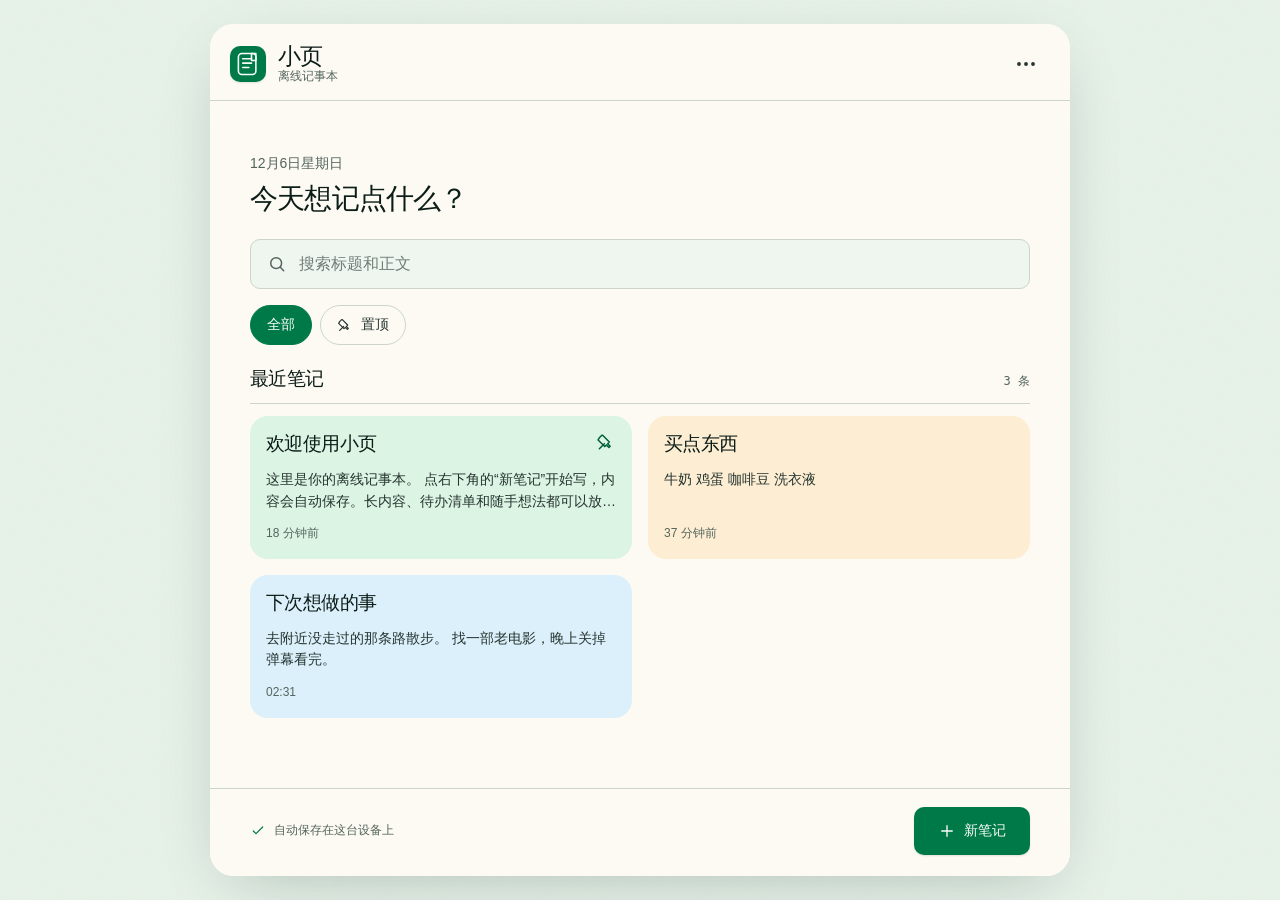
==== index.html @ 1ac636f7 "Add offline notebook app and Android APK" ====
<!doctype html>
<html lang="zh-CN">
<head>
  <meta charset="utf-8">
  <meta name="viewport" content="width=device-width, initial-scale=1, viewport-fit=cover">
  <meta name="description" content="小页是一款手机优先、离线可用的本地记事本。">
  <meta name="theme-color" content="#f6f2e8">
  <title>小页记事本</title>
  <script>document.documentElement.classList.add("js");</script>
  <link rel="manifest" href="./manifest.webmanifest">
  <link rel="icon" href="./icon.svg" type="image/svg+xml">
  <link rel="apple-touch-icon" href="./icon-192.png">
  <link rel="stylesheet" href="./styles.css">
</head>
<body>
  <svg class="icon-sprite" aria-hidden="true">
    <symbol id="icon-logo" viewBox="0 0 32 32">
      <rect x="5" y="4" width="20" height="24" rx="4"></rect>
      <path d="M10 10h10M10 15h10M10 20h7"></path>
      <path d="M20 4h5v8h-5z"></path>
    </symbol>
    <symbol id="icon-search" viewBox="0 0 24 24">
      <circle cx="11" cy="11" r="6.5"></circle>
      <path d="m16 16 4 4"></path>
    </symbol>
    <symbol id="icon-x" viewBox="0 0 24 24">
      <path d="m6 6 12 12M18 6 6 18"></path>
    </symbol>
    <symbol id="icon-plus" viewBox="0 0 24 24">
      <path d="M12 5v14M5 12h14"></path>
    </symbol>
    <symbol id="icon-more" viewBox="0 0 24 24">
      <circle cx="5" cy="12" r="1"></circle>
      <circle cx="12" cy="12" r="1"></circle>
      <circle cx="19" cy="12" r="1"></circle>
    </symbol>
    <symbol id="icon-back" viewBox="0 0 24 24">
      <path d="m15 5-7 7 7 7"></path>
    </symbol>
    <symbol id="icon-pin" viewBox="0 0 24 24">
      <path d="m8 4 8 8-2 2 3 3-1.5 1.5-3-3-2 2-8-8L4 7l3-3Z"></path>
      <path d="m10 14-6 6"></path>
    </symbol>
    <symbol id="icon-share" viewBox="0 0 24 24">
      <path d="M12 15V3M8 7l4-4 4 4"></path>
      <path d="M5 12v7h14v-7"></path>
    </symbol>
    <symbol id="icon-trash" viewBox="0 0 24 24">
      <path d="M4 7h16M9 7V4h6v3M7 7l1 13h8l1-13M10 11v5M14 11v5"></path>
    </symbol>
    <symbol id="icon-download" viewBox="0 0 24 24">
      <path d="M12 4v11M8 11l4 4 4-4"></path>
      <path d="M5 19h14"></path>
    </symbol>
    <symbol id="icon-smartphone" viewBox="0 0 24 24">
      <rect x="7" y="3" width="10" height="18" rx="2"></rect>
      <path d="M10 6h4M11 18h2"></path>
    </symbol>
    <symbol id="icon-check" viewBox="0 0 24 24">
      <path d="m5 12 4 4 10-10"></path>
    </symbol>
  </svg>

  <div class="app-shell" id="appShell">
    <section class="screen home-screen is-active" id="homeView" aria-labelledby="appTitle">
      <header class="app-header">
        <div class="brand">
          <svg class="brand-icon" aria-hidden="true"><use href="#icon-logo"></use></svg>
          <div>
            <h1 id="appTitle">小页</h1>
            <p>离线记事本</p>
          </div>
        </div>
        <button class="icon-button" id="homeMenuButton" type="button" aria-label="更多选项" aria-haspopup="dialog">
          <svg aria-hidden="true"><use href="#icon-more"></use></svg>
        </button>
      </header>

      <main class="home-main" id="homeMain">
        <section class="today-block" aria-labelledby="todayHeading">
          <p class="today-label" id="todayLabel"></p>
          <h2 id="todayHeading">今天想记点什么？</h2>
        </section>

        <label class="search-field" for="searchInput">
          <svg aria-hidden="true"><use href="#icon-search"></use></svg>
          <span class="visually-hidden">搜索笔记</span>
          <input id="searchInput" type="search" inputmode="search" autocomplete="off" placeholder="搜索标题和正文">
          <button class="search-clear" id="clearSearchButton" type="button" aria-label="清除搜索" hidden>
            <svg aria-hidden="true"><use href="#icon-x"></use></svg>
          </button>
        </label>

        <div class="filter-row" role="group" aria-label="筛选笔记">
          <button class="filter-chip is-selected" type="button" data-filter="all" aria-pressed="true">全部</button>
          <button class="filter-chip" type="button" data-filter="pinned" aria-pressed="false">
            <svg aria-hidden="true"><use href="#icon-pin"></use></svg>
            置顶
          </button>
        </div>

        <div class="list-heading">
          <h2 id="listTitle">最近笔记</h2>
          <span id="noteCount" aria-live="polite">0 条</span>
        </div>

        <div class="note-list" id="noteList"></div>

        <section class="empty-state" id="emptyState" hidden>
          <span class="empty-icon" aria-hidden="true">
            <svg><use href="#icon-logo"></use></svg>
          </span>
          <h2 id="emptyTitle">这里还没有笔记</h2>
          <p id="emptyCopy">把刚想到的、要做到的，先写下来。</p>
          <button class="secondary-button" id="emptyNewButton" type="button">
            <svg aria-hidden="true"><use href="#icon-plus"></use></svg>
            写第一条
          </button>
        </section>
      </main>

      <footer class="home-footer">
        <p>
          <svg aria-hidden="true"><use href="#icon-check"></use></svg>
          自动保存在这台设备上
        </p>
        <button class="primary-button" id="newNoteButton" type="button">
          <svg aria-hidden="true"><use href="#icon-plus"></use></svg>
          新笔记
        </button>
      </footer>
    </section>

    <section class="screen editor-screen" id="editorView" aria-labelledby="editorTitle" aria-hidden="true" inert>
      <header class="editor-header">
        <button class="icon-button" id="backButton" type="button" aria-label="返回笔记列表">
          <svg aria-hidden="true"><use href="#icon-back"></use></svg>
        </button>
        <p class="save-status" id="saveStatus" role="status" aria-live="polite">已保存</p>
        <button class="icon-button" id="noteMenuButton" type="button" aria-label="当前笔记的更多选项" aria-haspopup="dialog">
          <svg aria-hidden="true"><use href="#icon-more"></use></svg>
        </button>
      </header>

      <main class="editor-main">
        <input class="note-title-input" id="noteTitle" type="text" maxlength="100" autocomplete="off" placeholder="标题" aria-label="笔记标题">
        <textarea class="note-content-input" id="noteContent" maxlength="100000" placeholder="从这里开始写…" aria-label="笔记正文" spellcheck="true"></textarea>
      </main>

      <footer class="editor-footer">
        <button class="tool-button" id="pinButton" type="button" aria-pressed="false">
          <svg aria-hidden="true"><use href="#icon-pin"></use></svg>
          <span>置顶</span>
        </button>
        <fieldset class="color-picker">
          <legend class="visually-hidden">笔记颜色</legend>
          <button class="color-dot color-dot--paper" type="button" data-color="paper" aria-label="纸色" aria-pressed="true"></button>
          <button class="color-dot color-dot--mint" type="button" data-color="mint" aria-label="薄荷色" aria-pressed="false"></button>
          <button class="color-dot color-dot--oat" type="button" data-color="oat" aria-label="燕麦色" aria-pressed="false"></button>
          <button class="color-dot color-dot--rose" type="button" data-color="rose" aria-label="浅粉色" aria-pressed="false"></button>
          <button class="color-dot color-dot--blue" type="button" data-color="blue" aria-label="浅蓝色" aria-pressed="false"></button>
        </fieldset>
        <button class="tool-button" id="shareNoteButton" type="button">
          <svg aria-hidden="true"><use href="#icon-share"></use></svg>
          <span>分享</span>
        </button>
      </footer>
    </section>
  </div>

  <div class="sheet-layer" id="actionSheet" hidden>
    <button class="sheet-backdrop" type="button" data-close-sheet aria-label="关闭菜单"></button>
    <section class="bottom-sheet" role="dialog" aria-modal="true" aria-labelledby="sheetTitle" tabindex="-1">
      <span class="sheet-handle" aria-hidden="true"></span>
      <h2 id="sheetTitle">更多选项</h2>
      <div class="sheet-actions" id="sheetActions"></div>
      <button class="sheet-cancel" type="button" data-close-sheet>取消</button>
    </section>
  </div>

  <div class="toast" id="toast" role="status" aria-live="polite" hidden>
    <span id="toastMessage"></span>
    <button id="toastAction" type="button" aria-label="撤销" hidden></button>
  </div>

  <script src="./app.js" defer></script>
</body>
</html>
---- styles.css ----
/* Hallmark · shape: app screen · genre: modern-minimal · theme: Dose (deal 1/3, seed mobile-offline-notepad-app-60d3)
 * nav: a mobile app shell, no tab bar · signature: the tinted note stack that brings pinned pages to the top · states: list, search, empty, editor, menu, saved, error · dose: white
 * axes: light/grotesk-sans/chromatic-green · posture: committed · contrast: pass · v2.0.0 */
/* Hallmark · pre-emit critique: P4 H4 E4 S4 R4 V3 · weakest: V, kept one calm paper surface and let the note tints carry variation instead of adding app-section furniture */
@import url("./tokens.css");
@import url("./base.css");

:root {
  --color-canvas: oklch(94.8% 0.018 150);
  --color-surface: oklch(98.4% 0.009 90);
  --color-surface-2: oklch(96.6% 0.013 145);
  --color-action-hover: oklch(46% 0.12 160);
  --color-placeholder: oklch(58% 0.02 165);
  --color-danger: oklch(50% 0.16 28);
  --color-danger-soft: oklch(93% 0.034 28);
  --color-note-paper: oklch(99% 0.008 88);
  --color-note-mint: oklch(94.5% 0.034 158);
  --color-note-oat: oklch(95.5% 0.04 83);
  --color-note-rose: oklch(94.5% 0.027 15);
  --color-note-blue: oklch(94.3% 0.027 230);
  --font-display: "Aptos Display", "Microsoft YaHei UI", "PingFang SC", sans-serif;
  --font-body: "Aptos", "Microsoft YaHei UI", "PingFang SC", sans-serif;
  --font-outlier: "Cascadia Mono", "Microsoft YaHei UI", monospace;
  --app-width: 860px;
  --app-gutter: 20px;
  --app-header-height: 72px;
  --app-footer-height: 88px;
  --radius-shell: 24px;
  --radius-note: 18px;
  --shadow-app: 0 18px 64px -24px oklch(27% 0.04 165 / 0.3);
  --shadow-control: 0 1px 2px oklch(28% 0.03 165 / 0.12);
  --shadow-note-hover: 0 8px 20px -16px oklch(27% 0.04 165 / 0.34);
  --shadow-sheet: 0 -18px 48px -24px oklch(27% 0.04 165 / 0.34);
}

html {
  height: 100%;
  background: var(--color-canvas);
}

body {
  min-height: 100%;
  background: var(--color-canvas);
  overscroll-behavior: none;
}

body::before {
  content: "";
  position: fixed;
  inset: 0;
  pointer-events: none;
  background-image: url("data:image/svg+xml,%3Csvg xmlns='http://www.w3.org/2000/svg' width='160' height='160' viewBox='0 0 160 160'%3E%3Cfilter id='n'%3E%3CfeTurbulence type='fractalNoise' baseFrequency='.85' numOctaves='2' stitchTiles='stitch'/%3E%3C/filter%3E%3Crect width='100%25' height='100%25' filter='url(%23n)' opacity='.08'/%3E%3C/svg%3E");
  opacity: 0.22;
  z-index: 0;
}

button,
input,
textarea {
  -webkit-tap-highlight-color: transparent;
}

button {
  color: inherit;
}

button:active:not(:disabled) {
  transform: translateY(1px);
}

button:disabled {
  opacity: 0.55;
  cursor: not-allowed;
}

input::placeholder,
textarea::placeholder {
  color: var(--color-placeholder);
  opacity: 1;
}

svg {
  width: 24px;
  height: 24px;
  fill: none;
  stroke: currentColor;
  stroke-linecap: round;
  stroke-linejoin: round;
  stroke-width: 1.8;
}

.icon-sprite {
  position: absolute;
  width: 0;
  height: 0;
  overflow: hidden;
}

.app-shell {
  position: relative;
  z-index: var(--z-base);
  width: 100%;
  height: 100dvh;
  max-width: var(--app-width);
  margin-inline: auto;
  overflow: hidden;
  background: var(--color-surface);
}

.screen {
  position: absolute;
  inset: 0;
  display: flex;
  flex-direction: column;
  min-width: 0;
  background: var(--color-surface);
}

.home-screen {
  z-index: 1;
}

.js .editor-screen {
  z-index: var(--z-dropdown);
  transform: translateX(100%);
  opacity: 0;
  visibility: hidden;
  pointer-events: none;
  transition:
    transform var(--dur-short) var(--ease-out),
    opacity var(--dur-short) var(--ease-out),
    visibility 0s var(--dur-short);
}

.app-shell.is-editing .home-screen {
  transform: translateX(-8%);
  opacity: 0.52;
  pointer-events: none;
  transition:
    transform var(--dur-short) var(--ease-out),
    opacity var(--dur-short) var(--ease-out);
}

.app-shell.is-editing .editor-screen {
  transform: translateX(0);
  opacity: 1;
  visibility: visible;
  pointer-events: auto;
  transition-delay: 0s;
}

.app-header,
.editor-header {
  flex: 0 0 auto;
  min-height: var(--app-header-height);
  padding:
    max(var(--space-md), env(safe-area-inset-top))
    var(--app-gutter)
    var(--space-sm);
  display: flex;
  align-items: center;
  justify-content: space-between;
  gap: var(--space-md);
}

.app-header {
  border-bottom: var(--rule-hair) solid var(--color-rule);
}

.brand {
  display: flex;
  align-items: center;
  gap: var(--space-sm);
}

.brand-icon {
  width: 36px;
  height: 36px;
  padding: var(--space-2xs);
  color: var(--color-accent-ink);
  background: var(--color-accent);
  border-radius: var(--radius-input);
  box-shadow: var(--shadow-control);
}

.brand h1 {
  font-size: var(--text-xl);
  line-height: 1.1;
}

.brand p {
  color: var(--color-muted);
  font-size: var(--text-xs);
  line-height: 1.2;
}

.icon-button {
  width: 48px;
  height: 48px;
  padding: 0;
  display: inline-grid;
  place-items: center;
  flex: 0 0 auto;
  color: var(--color-ink-2);
  background: transparent;
  border: 0;
  border-radius: var(--radius-pill);
  cursor: pointer;
  transition:
    color var(--dur-micro) var(--ease-out),
    background-color var(--dur-micro) var(--ease-out),
    transform var(--dur-micro) var(--ease-out);
}

.icon-button:hover {
  color: var(--color-ink);
  background: var(--color-surface-2);
}

.icon-button:active {
  background: var(--color-paper-3);
}

.home-main {
  flex: 1 1 auto;
  min-height: 0;
  overflow-y: auto;
  overscroll-behavior: contain;
  padding: var(--space-lg) var(--app-gutter) var(--space-2xl);
  scrollbar-width: thin;
}

.today-block {
  padding-block: var(--space-sm) var(--space-lg);
}

.today-label {
  margin-bottom: var(--space-xs);
  color: var(--color-muted);
  font-size: var(--text-sm);
}

.today-block h2 {
  max-width: 18ch;
  font-size: var(--text-2xl);
  line-height: 1.18;
}

.search-field {
  min-height: 50px;
  display: flex;
  align-items: center;
  gap: var(--space-sm);
  padding-inline: var(--space-md) var(--space-xs);
  color: var(--color-muted);
  background: var(--color-surface-2);
  border: var(--rule-hair) solid var(--color-rule);
  border-radius: var(--radius-input);
  transition:
    background-color var(--dur-micro) var(--ease-out),
    box-shadow var(--dur-micro) var(--ease-out);
}

.search-field:focus-within {
  background: var(--color-surface);
  box-shadow: inset 0 0 0 2px var(--color-focus);
}

.search-field svg {
  width: 20px;
  height: 20px;
  flex: 0 0 auto;
}

.search-field input {
  min-width: 0;
  width: 100%;
  min-height: 48px;
  padding: 0;
  color: var(--color-ink);
  background: transparent;
  border: 0;
  outline: 0;
  font-size: var(--text-md);
}

.search-field input::-webkit-search-cancel-button {
  display: none;
}

.search-clear {
  width: 42px;
  height: 42px;
  padding: 0;
  display: grid;
  place-items: center;
  flex: 0 0 auto;
  color: var(--color-muted);
  background: transparent;
  border: 0;
  border-radius: var(--radius-pill);
  cursor: pointer;
}

.search-clear:hover {
  color: var(--color-ink);
  background: var(--color-paper-3);
}

.search-clear svg {
  width: 18px;
  height: 18px;
}

.filter-row {
  display: flex;
  gap: var(--space-xs);
  padding-block: var(--space-md) var(--space-lg);
}

.filter-chip {
  min-height: 40px;
  padding: 0 var(--space-md);
  display: inline-flex;
  align-items: center;
  gap: var(--space-xs);
  color: var(--color-ink-2);
  background: transparent;
  border: var(--rule-hair) solid var(--color-rule);
  border-radius: var(--radius-pill);
  font-size: var(--text-sm);
  cursor: pointer;
  transition:
    color var(--dur-micro) var(--ease-out),
    background-color var(--dur-micro) var(--ease-out),
    transform var(--dur-micro) var(--ease-out);
}

.filter-chip:hover {
  color: var(--color-accent-deep);
  background: var(--color-accent-soft);
}

.filter-chip.is-selected {
  color: var(--color-accent-ink);
  background: var(--color-accent);
  border-color: var(--color-accent);
}

.filter-chip svg {
  width: 16px;
  height: 16px;
}

.list-heading {
  display: flex;
  align-items: baseline;
  justify-content: space-between;
  gap: var(--space-md);
  padding-bottom: var(--space-sm);
  border-bottom: var(--rule-hair) solid var(--color-rule);
}

.list-heading h2 {
  font-size: var(--text-lg);
}

.list-heading span {
  color: var(--color-muted);
  font-family: var(--font-outlier);
  font-size: var(--text-xs);
  font-variant-numeric: tabular-nums;
}

.note-list {
  display: grid;
  grid-template-columns: minmax(0, 1fr);
  gap: var(--space-sm);
  padding-top: var(--space-sm);
}

.note-card {
  position: relative;
  width: 100%;
  min-height: 136px;
  padding: var(--space-md);
  overflow: hidden;
  display: flex;
  flex-direction: column;
  align-items: stretch;
  gap: var(--space-sm);
  color: var(--color-ink);
  text-align: left;
  background: var(--note-tint);
  border: 0;
  border-radius: var(--radius-note);
  box-shadow: inset 0 0 0 1px var(--color-note-edge);
  cursor: pointer;
  transition:
    transform var(--dur-micro) var(--ease-out),
    box-shadow var(--dur-micro) var(--ease-out);
}

.note-card:hover {
  box-shadow:
    inset 0 0 0 1px var(--color-note-edge),
    var(--shadow-note-hover);
}

.note-card:active {
  transform: scale(0.995);
}

.note-card--paper {
  --note-tint: var(--color-note-paper);
}

.note-card--mint {
  --note-tint: var(--color-note-mint);
}

.note-card--oat {
  --note-tint: var(--color-note-oat);
}

.note-card--rose {
  --note-tint: var(--color-note-rose);
}

.note-card--blue {
  --note-tint: var(--color-note-blue);
}

.note-card-title-row {
  display: flex;
  align-items: flex-start;
  justify-content: space-between;
  gap: var(--space-sm);
}

.note-card h3 {
  max-width: 24ch;
  font-size: var(--text-lg);
  line-height: 1.3;
}

.note-pin {
  width: 20px;
  height: 20px;
  flex: 0 0 auto;
  color: var(--color-accent-deep);
}

.note-preview {
  display: -webkit-box;
  overflow: hidden;
  color: var(--color-ink-2);
  font-size: var(--text-sm);
  line-height: 1.55;
  -webkit-box-orient: vertical;
  -webkit-line-clamp: 2;
}

.note-card-footer {
  margin-top: auto;
  display: flex;
  align-items: center;
  justify-content: space-between;
  gap: var(--space-sm);
  color: var(--color-muted);
  font-size: var(--text-xs);
}

.note-card time,
.note-card-tags {
  white-space: nowrap;
}

.note-card-tags {
  overflow: hidden;
  color: var(--color-accent-deep);
  text-overflow: ellipsis;
}

.empty-state {
  max-width: 32rem;
  margin: var(--space-xl) auto 0;
  padding: var(--space-xl) var(--space-lg);
  text-align: center;
  background: var(--color-surface-2);
  border-radius: var(--radius-note);
}

.empty-icon {
  width: 56px;
  height: 56px;
  margin: 0 auto var(--space-md);
  display: grid;
  place-items: center;
  color: var(--color-accent);
}

.empty-icon svg {
  width: 28px;
  height: 28px;
}

.empty-state h2 {
  font-size: var(--text-lg);
}

.empty-state p {
  margin: var(--space-xs) auto var(--space-lg);
  color: var(--color-muted);
  font-size: var(--text-sm);
}

.home-footer {
  flex: 0 0 auto;
  min-height: var(--app-footer-height);
  padding:
    var(--space-sm)
    var(--app-gutter)
    max(var(--space-md), env(safe-area-inset-bottom));
  display: flex;
  align-items: center;
  justify-content: space-between;
  gap: var(--space-md);
  background: color-mix(in oklab, var(--color-surface) 94%, transparent);
  border-top: var(--rule-hair) solid var(--color-rule);
}

.home-footer p {
  display: flex;
  align-items: center;
  gap: var(--space-xs);
  color: var(--color-muted);
  font-size: var(--text-xs);
}

.home-footer p svg {
  width: 16px;
  height: 16px;
  color: var(--color-accent);
}

.primary-button,
.secondary-button {
  min-height: 48px;
  padding: 0 var(--space-lg);
  display: inline-flex;
  align-items: center;
  justify-content: center;
  gap: var(--space-xs);
  border-radius: var(--radius-input);
  font-size: var(--text-sm);
  font-weight: 500;
  white-space: nowrap;
  cursor: pointer;
  transition:
    background-color var(--dur-micro) var(--ease-out),
    color var(--dur-micro) var(--ease-out),
    transform var(--dur-micro) var(--ease-out);
}

.primary-button {
  color: var(--color-accent-ink);
  background: var(--color-accent);
  border: 0;
  box-shadow: var(--shadow-control);
}

.primary-button:hover {
  background: var(--color-action-hover);
}

.primary-button svg,
.secondary-button svg {
  width: 18px;
  height: 18px;
}

.secondary-button {
  color: var(--color-accent-deep);
  background: transparent;
  border: var(--rule-hair) solid var(--color-rule);
}

.secondary-button:hover {
  background: var(--color-accent-soft);
}

.editor-screen {
  background: var(--color-surface);
}

.editor-header {
  border-bottom: var(--rule-hair) solid var(--color-rule);
}

.save-status {
  color: var(--color-muted);
  font-size: var(--text-xs);
}

.editor-main {
  flex: 1 1 auto;
  min-height: 0;
  overflow-y: auto;
  display: flex;
  flex-direction: column;
  padding: var(--space-lg) var(--app-gutter) var(--space-lg);
}

.note-title-input {
  flex: 0 0 auto;
  width: 100%;
  min-height: 56px;
  padding: 0;
  color: var(--color-ink);
  background: transparent;
  border: 0;
  outline: 0;
  font-family: var(--font-display);
  font-size: var(--text-2xl);
  font-weight: 700;
  letter-spacing: var(--tracking-display);
  line-height: 1.2;
}

.note-title-input:focus-visible,
.note-content-input:focus-visible {
  outline: 0;
}

.note-content-input {
  width: 100%;
  min-height: 18rem;
  flex: 1 1 auto;
  resize: none;
  margin-top: var(--space-sm);
  padding: 0 0 var(--space-2xl);
  color: var(--color-ink-2);
  background: transparent;
  border: 0;
  outline: 0;
  font-size: var(--text-md);
  line-height: 1.75;
}

.editor-footer {
  flex: 0 0 auto;
  min-height: var(--app-footer-height);
  padding:
    var(--space-xs)
    max(var(--space-sm), env(safe-area-inset-right))
    max(var(--space-md), env(safe-area-inset-bottom))
    max(var(--space-sm), env(safe-area-inset-left));
  display: grid;
  grid-template-columns: auto minmax(0, 1fr) auto;
  align-items: center;
  gap: var(--space-xs);
  background: var(--color-surface);
  border-top: var(--rule-hair) solid var(--color-rule);
}

.tool-button {
  min-width: 54px;
  min-height: 52px;
  padding: var(--space-2xs) var(--space-xs);
  display: inline-flex;
  flex-direction: column;
  align-items: center;
  justify-content: center;
  gap: var(--space-2xs);
  color: var(--color-muted);
  background: transparent;
  border: 0;
  border-radius: var(--radius-input);
  font-size: 0.6875rem;
  cursor: pointer;
  transition:
    color var(--dur-micro) var(--ease-out),
    background-color var(--dur-micro) var(--ease-out),
    transform var(--dur-micro) var(--ease-out);
}

.tool-button:hover {
  color: var(--color-ink);
  background: var(--color-surface-2);
}

.tool-button svg {
  width: 20px;
  height: 20px;
}

.tool-button[aria-pressed="true"] {
  color: var(--color-accent-deep);
  background: transparent;
  box-shadow: inset 0 0 0 1px var(--color-accent-soft);
}

.color-picker {
  min-width: 0;
  margin: 0;
  padding: 0;
  display: flex;
  align-items: center;
  justify-content: center;
  gap: var(--space-xs);
  overflow-x: auto;
  border: 0;
  scrollbar-width: none;
}

.color-picker::-webkit-scrollbar {
  display: none;
}

.color-dot {
  width: 32px;
  height: 32px;
  padding: 0;
  flex: 0 0 auto;
  background: var(--dot-color);
  border: var(--rule-hair) solid var(--color-rule);
  border-radius: var(--radius-pill);
  box-shadow: inset 0 0 0 1px color-mix(in oklab, var(--color-surface) 72%, transparent);
  cursor: pointer;
  transition:
    transform var(--dur-micro) var(--ease-out),
    box-shadow var(--dur-micro) var(--ease-out);
}

.color-dot[aria-pressed="true"] {
  box-shadow:
    inset 0 0 0 3px var(--color-surface),
    inset 0 0 0 6px var(--color-accent);
  transform: scale(1.04);
}

.color-dot--paper {
  --dot-color: var(--color-note-paper);
}

.color-dot--mint {
  --dot-color: var(--color-note-mint);
}

.color-dot--oat {
  --dot-color: var(--color-note-oat);
}

.color-dot--rose {
  --dot-color: var(--color-note-rose);
}

.color-dot--blue {
  --dot-color: var(--color-note-blue);
}

.sheet-layer {
  position: fixed;
  inset: 0;
  z-index: var(--z-modal);
  display: flex;
  align-items: flex-end;
  justify-content: center;
}

.sheet-backdrop {
  position: absolute;
  inset: 0;
  width: 100%;
  height: 100%;
  padding: 0;
  background: color-mix(in oklab, var(--color-ink) 38%, transparent);
  border: 0;
  cursor: pointer;
}

.bottom-sheet {
  position: relative;
  z-index: 1;
  width: min(100%, 640px);
  max-height: min(78dvh, 620px);
  padding:
    var(--space-xs)
    var(--space-lg)
    max(var(--space-lg), env(safe-area-inset-bottom));
  overflow-y: auto;
  background: var(--color-surface);
  border-radius: var(--radius-shell) var(--radius-shell) 0 0;
  box-shadow: var(--shadow-sheet);
}

.sheet-handle {
  display: block;
  width: 42px;
  height: 4px;
  margin: 0 auto var(--space-md);
  background: var(--color-rule);
  border-radius: var(--radius-pill);
}

.bottom-sheet h2 {
  padding-bottom: var(--space-sm);
  font-size: var(--text-lg);
}

.sheet-actions {
  display: grid;
  gap: var(--space-xs);
}

.sheet-action {
  width: 100%;
  min-height: 52px;
  padding: 0 var(--space-md);
  display: flex;
  align-items: center;
  gap: var(--space-sm);
  color: var(--color-ink);
  text-align: left;
  background: var(--color-surface-2);
  border: 0;
  border-radius: var(--radius-input);
  font-size: var(--text-md);
  cursor: pointer;
  transition:
    background-color var(--dur-micro) var(--ease-out),
    color var(--dur-micro) var(--ease-out),
    transform var(--dur-micro) var(--ease-out);
}

.sheet-action:hover {
  background: var(--color-accent-soft);
}

.sheet-action svg {
  width: 20px;
  height: 20px;
  color: var(--color-muted);
}

.sheet-action--danger {
  color: var(--color-danger);
  background: var(--color-danger-soft);
}

.sheet-action--danger:hover {
  color: var(--color-danger);
  background: color-mix(in oklab, var(--color-danger) 14%, var(--color-surface));
}

.sheet-cancel {
  width: 100%;
  min-height: 52px;
  margin-top: var(--space-sm);
  padding: 0 var(--space-md);
  color: var(--color-muted);
  background: transparent;
  border: var(--rule-hair) solid var(--color-rule);
  border-radius: var(--radius-input);
  cursor: pointer;
}

.sheet-cancel:hover {
  color: var(--color-ink);
  background: var(--color-surface-2);
}

.toast {
  position: fixed;
  z-index: var(--z-toast);
  left: 50%;
  bottom: max(var(--space-lg), calc(env(safe-area-inset-bottom) + var(--space-md)));
  width: min(calc(100% - 32px), 520px);
  min-height: 52px;
  padding: var(--space-xs) var(--space-xs) var(--space-xs) var(--space-md);
  display: flex;
  align-items: center;
  justify-content: space-between;
  gap: var(--space-sm);
  color: var(--color-surface);
  background: var(--color-ink);
  border-radius: var(--radius-input);
  box-shadow: var(--shadow-app);
  font-size: var(--text-sm);
  transform: translateX(-50%);
}

.toast button {
  min-height: 40px;
  padding: 0 var(--space-md);
  color: var(--color-accent-soft);
  background: transparent;
  border: 0;
  border-radius: var(--radius-input);
  font-weight: 500;
  cursor: pointer;
}

.toast button:hover {
  background: color-mix(in oklab, var(--color-surface) 12%, transparent);
}

@media (min-width: 48rem) {
  body {
    padding: var(--space-lg);
  }

  .app-shell {
    height: calc(100dvh - 48px);
    border-radius: var(--radius-shell);
    box-shadow: var(--shadow-app);
  }

  .app-header,
  .editor-header {
    min-height: 76px;
    padding-top: var(--space-md);
  }

  .home-main {
    padding: var(--space-xl) var(--space-xl) var(--space-2xl);
  }

  .note-list {
    grid-template-columns: repeat(2, minmax(0, 1fr));
    gap: var(--space-md);
  }

  .home-footer {
    padding-inline: var(--space-xl);
  }

  .editor-main {
    padding-inline: var(--space-2xl);
  }

  .editor-footer {
    padding-inline: var(--space-xl);
  }

  .color-dot {
    width: 36px;
    height: 36px;
  }

  .tool-button {
    min-width: 72px;
  }

  .bottom-sheet {
    margin-bottom: var(--space-lg);
    border-radius: var(--radius-shell);
  }
}

@media (max-width: 22.5rem) {
  :root {
    --app-gutter: var(--space-md);
  }

  .home-footer p {
    display: none;
  }

  .home-footer {
    justify-content: flex-end;
  }

  .primary-button {
    width: 100%;
  }

  .color-picker {
    gap: var(--space-2xs);
  }
}

@media (prefers-reduced-motion: reduce) {
  .screen,
  .app-shell.is-editing .home-screen,
  .app-shell.is-editing .editor-screen {
    transition-duration: 0.01ms;
  }
}
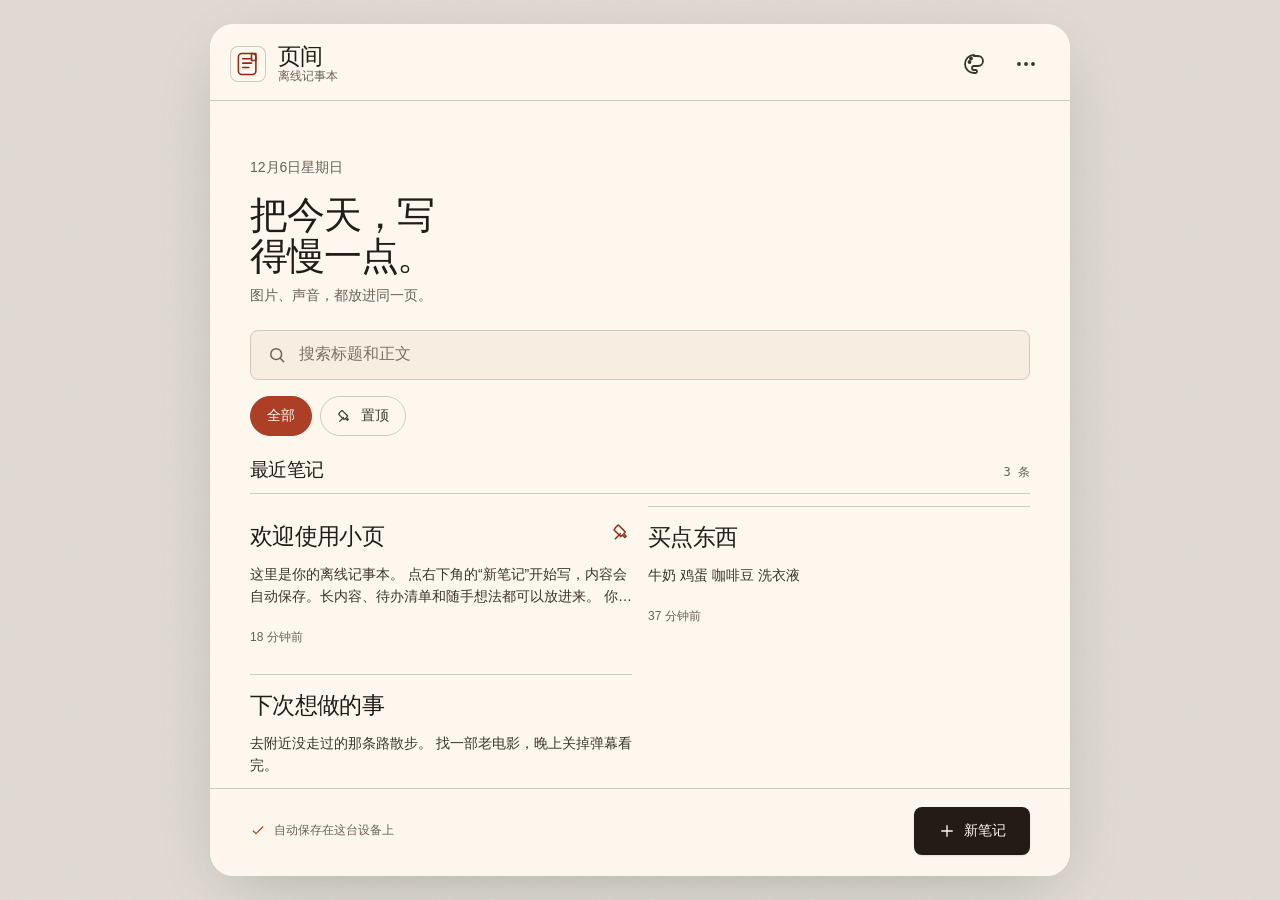
==== commit d4d0a94a: "Add selectable themes, images, and voice notes" ====
--- a/index.html
+++ b/index.html
@@ -59,6 +59,20 @@
     <symbol id="icon-check" viewBox="0 0 24 24">
       <path d="m5 12 4 4 10-10"></path>
     </symbol>
+    <symbol id="icon-image" viewBox="0 0 24 24">
+      <rect x="3" y="4" width="18" height="16" rx="2"></rect>
+      <circle cx="9" cy="9" r="2"></circle>
+      <path d="m4 17 5-5 4 4 2-2 5 5"></path>
+    </symbol>
+    <symbol id="icon-mic" viewBox="0 0 24 24">
+      <rect x="9" y="3" width="6" height="12" rx="3"></rect>
+      <path d="M5 11a7 7 0 0 0 14 0M12 18v3M8 21h8"></path>
+    </symbol>
+    <symbol id="icon-paint" viewBox="0 0 24 24">
+      <path d="M12 3a9 9 0 1 0 0 18h1.5a1.5 1.5 0 0 0 0-3H12a2 2 0 0 1 0-4h4a5 5 0 0 0 0-10h-4Z"></path>
+      <circle cx="7.5" cy="10" r="1"></circle>
+      <circle cx="9" cy="6.5" r="1"></circle>
+    </symbol>
   </svg>
 
   <div class="app-shell" id="appShell">
@@ -67,19 +81,24 @@
         <div class="brand">
           <svg class="brand-icon" aria-hidden="true"><use href="#icon-logo"></use></svg>
           <div>
-            <h1 id="appTitle">小页</h1>
+            <h1 id="appTitle">页间</h1>
             <p>离线记事本</p>
           </div>
         </div>
-        <button class="icon-button" id="homeMenuButton" type="button" aria-label="更多选项" aria-haspopup="dialog">
-          <svg aria-hidden="true"><use href="#icon-more"></use></svg>
-        </button>
+        <div class="header-actions">
+          <button class="icon-button" id="themeButton" type="button" aria-label="切换界面风格" aria-haspopup="dialog">
+            <svg aria-hidden="true"><use href="#icon-paint"></use></svg>
+          </button>
+          <button class="icon-button" id="homeMenuButton" type="button" aria-label="更多选项" aria-haspopup="dialog">
+            <svg aria-hidden="true"><use href="#icon-more"></use></svg>
+          </button>
+        </div>
       </header>
 
       <main class="home-main" id="homeMain">
         <section class="today-block" aria-labelledby="todayHeading">
           <p class="today-label" id="todayLabel"></p>
-          <h2 id="todayHeading">今天想记点什么？</h2>
+          <h2 id="todayHeading"><span id="heroMain">把今天，写得慢一点。</span><span id="heroSub">图片、声音，都放进同一页。</span></h2>
         </section>
 
         <label class="search-field" for="searchInput">
@@ -145,6 +164,13 @@
       <main class="editor-main">
         <input class="note-title-input" id="noteTitle" type="text" maxlength="100" autocomplete="off" placeholder="标题" aria-label="笔记标题">
         <textarea class="note-content-input" id="noteContent" maxlength="100000" placeholder="从这里开始写…" aria-label="笔记正文" spellcheck="true"></textarea>
+        <section class="attachment-section" id="attachmentSection" hidden aria-labelledby="attachmentTitle">
+          <div class="attachment-heading">
+            <h2 id="attachmentTitle">附件</h2>
+            <span id="attachmentCount"></span>
+          </div>
+          <div class="attachment-list" id="attachmentList"></div>
+        </section>
       </main>
 
       <footer class="editor-footer">
@@ -152,18 +178,19 @@
           <svg aria-hidden="true"><use href="#icon-pin"></use></svg>
           <span>置顶</span>
         </button>
-        <fieldset class="color-picker">
-          <legend class="visually-hidden">笔记颜色</legend>
-          <button class="color-dot color-dot--paper" type="button" data-color="paper" aria-label="纸色" aria-pressed="true"></button>
-          <button class="color-dot color-dot--mint" type="button" data-color="mint" aria-label="薄荷色" aria-pressed="false"></button>
-          <button class="color-dot color-dot--oat" type="button" data-color="oat" aria-label="燕麦色" aria-pressed="false"></button>
-          <button class="color-dot color-dot--rose" type="button" data-color="rose" aria-label="浅粉色" aria-pressed="false"></button>
-          <button class="color-dot color-dot--blue" type="button" data-color="blue" aria-label="浅蓝色" aria-pressed="false"></button>
-        </fieldset>
+        <button class="tool-button" id="imageButton" type="button">
+          <svg aria-hidden="true"><use href="#icon-image"></use></svg>
+          <span>图片</span>
+        </button>
+        <button class="tool-button" id="recordButton" type="button">
+          <svg aria-hidden="true"><use href="#icon-mic"></use></svg>
+          <span>录音</span>
+        </button>
         <button class="tool-button" id="shareNoteButton" type="button">
           <svg aria-hidden="true"><use href="#icon-share"></use></svg>
           <span>分享</span>
         </button>
+        <input id="imageInput" type="file" accept="image/*" multiple hidden>
       </footer>
     </section>
   </div>
@@ -173,9 +200,54 @@
     <section class="bottom-sheet" role="dialog" aria-modal="true" aria-labelledby="sheetTitle" tabindex="-1">
       <span class="sheet-handle" aria-hidden="true"></span>
       <h2 id="sheetTitle">更多选项</h2>
+      <section class="theme-picker" id="themePicker" hidden aria-labelledby="themePickerTitle">
+        <h3 id="themePickerTitle">界面风格</h3>
+        <div class="theme-options">
+          <button class="theme-option" type="button" data-theme-choice="editorial" aria-pressed="false">
+            <span class="theme-swatch theme-swatch--editorial"></span>
+            <span><strong>页间</strong><small>编辑阅读感</small></span>
+          </button>
+          <button class="theme-option" type="button" data-theme-choice="recorder" aria-pressed="false">
+            <span class="theme-swatch theme-swatch--recorder"></span>
+            <span><strong>声页</strong><small>录音工作台</small></span>
+          </button>
+          <button class="theme-option" type="button" data-theme-choice="native" aria-pressed="false">
+            <span class="theme-swatch theme-swatch--native"></span>
+            <span><strong>白页</strong><small>原生清爽感</small></span>
+          </button>
+        </div>
+      </section>
       <div class="sheet-actions" id="sheetActions"></div>
       <button class="sheet-cancel" type="button" data-close-sheet>取消</button>
     </section>
+  </div>
+
+  <div class="record-layer" id="recordLayer" hidden>
+    <button class="record-backdrop" type="button" data-close-record aria-label="关闭录音"></button>
+    <section class="record-dialog" role="dialog" aria-modal="true" aria-labelledby="recordTitle" tabindex="-1">
+      <div class="record-dialog-head">
+        <p>语音笔记</p>
+        <button class="icon-button" type="button" data-close-record aria-label="关闭录音">
+          <svg aria-hidden="true"><use href="#icon-x"></use></svg>
+        </button>
+      </div>
+      <p class="record-state" id="recordState">准备录音</p>
+      <p class="record-timer" id="recordTimer">00:00</p>
+      <div class="live-wave" id="liveWave" aria-hidden="true"></div>
+      <p class="record-hint" id="recordHint">录音会保存在当前笔记里，不会上传。</p>
+      <button class="record-toggle" id="recordToggleButton" type="button">开始录音</button>
+    </section>
+  </div>
+
+  <div class="image-viewer" id="imageViewer" hidden>
+    <button class="image-viewer-backdrop" type="button" data-close-image aria-label="关闭图片预览"></button>
+    <figure class="image-viewer-figure">
+      <img id="imageViewerImage" src="./icon-192.png" alt="">
+      <figcaption id="imageViewerCaption"></figcaption>
+      <button class="image-viewer-close" type="button" data-close-image aria-label="关闭图片预览">
+        <svg aria-hidden="true"><use href="#icon-x"></use></svg>
+      </button>
+    </figure>
   </div>
 
   <div class="toast" id="toast" role="status" aria-live="polite" hidden>
@@ -183,6 +255,7 @@
     <button id="toastAction" type="button" aria-label="撤销" hidden></button>
   </div>
 
+  <script src="./media.js" defer></script>
   <script src="./app.js" defer></script>
 </body>
 </html>
--- a/styles.css
+++ b/styles.css
@@ -18,7 +18,7 @@
   --color-note-oat: oklch(95.5% 0.04 83);
   --color-note-rose: oklch(94.5% 0.027 15);
   --color-note-blue: oklch(94.3% 0.027 230);
-  --font-display: "Aptos Display", "Microsoft YaHei UI", "PingFang SC", sans-serif;
+  --font-display: "Aptos", "Microsoft YaHei UI", "PingFang SC", sans-serif;
   --font-body: "Aptos", "Microsoft YaHei UI", "PingFang SC", sans-serif;
   --font-outlier: "Cascadia Mono", "Microsoft YaHei UI", monospace;
   --app-width: 860px;
@@ -31,6 +31,13 @@
   --shadow-control: 0 1px 2px oklch(28% 0.03 165 / 0.12);
   --shadow-note-hover: 0 8px 20px -16px oklch(27% 0.04 165 / 0.34);
   --shadow-sheet: 0 -18px 48px -24px oklch(27% 0.04 165 / 0.34);
+  --button-bg: var(--color-accent);
+  --swatch-editorial-paper: oklch(97.8% 0.014 82);
+  --swatch-editorial-accent: oklch(52% 0.15 34);
+  --swatch-recorder-paper: oklch(13% 0.008 265);
+  --swatch-recorder-accent: oklch(68% 0.2 43);
+  --swatch-native-paper: oklch(99.3% 0.002 240);
+  --swatch-native-accent: oklch(55% 0.18 255);
 }
 
 html {
@@ -565,7 +572,7 @@
 
 .primary-button {
   color: var(--color-accent-ink);
-  background: var(--color-accent);
+  background: var(--button-bg);
   border: 0;
   box-shadow: var(--shadow-control);
 }
@@ -988,3 +995,685 @@
     transition-duration: 0.01ms;
   }
 }
+
+/* Three selectable appearances: editorial, recorder and native. */
+html[data-theme="editorial"] {
+  --color-canvas: oklch(89% 0.012 82);
+  --color-surface: oklch(97.8% 0.014 82);
+  --color-surface-2: oklch(95.2% 0.02 78);
+  --color-action-hover: oklch(46% 0.16 34);
+  --color-placeholder: oklch(55% 0.025 62);
+  --color-danger: oklch(48% 0.17 28);
+  --color-danger-soft: oklch(92% 0.035 28);
+  --color-note-paper: oklch(97.8% 0.014 82);
+  --color-note-mint: oklch(95.4% 0.026 130);
+  --color-note-oat: oklch(95.2% 0.034 78);
+  --color-note-rose: oklch(95.4% 0.024 22);
+  --color-note-blue: oklch(95.2% 0.018 235);
+  --color-ink: oklch(23% 0.018 58);
+  --color-ink-2: oklch(33% 0.02 60);
+  --color-muted: oklch(50% 0.025 62);
+  --color-rule: oklch(84% 0.022 70);
+  --color-accent: oklch(52% 0.15 34);
+  --color-accent-deep: oklch(44% 0.14 33);
+  --color-accent-soft: oklch(91% 0.04 34);
+  --color-accent-ink: oklch(98% 0.008 75);
+  --color-focus: oklch(50% 0.16 34);
+  --color-note-edge: oklch(84% 0.02 70);
+  --font-display: Georgia, "Noto Serif SC", "Songti SC", serif;
+  --font-body: "Aptos", "Microsoft YaHei UI", "PingFang SC", sans-serif;
+  --radius-note: 8px;
+  --radius-input: 8px;
+  --shadow-note-hover: 0 12px 24px -20px oklch(29% 0.04 55 / 0.28);
+  --button-bg: var(--color-ink);
+  --shadow-note-card: none;
+}
+
+html[data-theme="recorder"] {
+  color-scheme: dark;
+  --color-canvas: oklch(10% 0.006 260);
+  --color-surface: oklch(13% 0.008 265);
+  --color-surface-2: oklch(19% 0.012 265);
+  --color-action-hover: oklch(63% 0.21 43);
+  --color-placeholder: oklch(63% 0.012 250);
+  --color-danger: oklch(67% 0.18 28);
+  --color-danger-soft: oklch(22% 0.04 26);
+  --color-note-paper: oklch(17% 0.008 265);
+  --color-note-mint: oklch(19% 0.018 175);
+  --color-note-oat: oklch(19% 0.02 72);
+  --color-note-rose: oklch(19% 0.018 28);
+  --color-note-blue: oklch(19% 0.018 250);
+  --color-ink: oklch(94% 0.008 80);
+  --color-ink-2: oklch(82% 0.012 82);
+  --color-muted: oklch(66% 0.012 250);
+  --color-rule: oklch(31% 0.014 260);
+  --color-accent: oklch(68% 0.2 43);
+  --color-accent-deep: oklch(73% 0.19 48);
+  --color-accent-soft: oklch(25% 0.05 43);
+  --color-accent-ink: oklch(15% 0.008 260);
+  --color-focus: oklch(74% 0.2 48);
+  --color-note-edge: oklch(32% 0.016 260);
+  --font-display: "Cascadia Mono", "Microsoft YaHei UI", monospace;
+  --font-body: "Aptos", "Microsoft YaHei UI", "PingFang SC", sans-serif;
+  --font-outlier: "Cascadia Mono", monospace;
+  --radius-note: 2px;
+  --radius-input: 2px;
+  --shadow-note-hover: 0 0 0 1px oklch(68% 0.2 43 / 0.28);
+  --button-bg: var(--color-accent);
+  --shadow-note-card: none;
+}
+
+html[data-theme="native"] {
+  color-scheme: light;
+  --color-canvas: oklch(94.8% 0.005 240);
+  --color-surface: oklch(99.3% 0.002 240);
+  --color-surface-2: oklch(96.3% 0.008 240);
+  --color-action-hover: oklch(51% 0.18 255);
+  --color-placeholder: oklch(56% 0.015 245);
+  --color-danger: oklch(55% 0.18 28);
+  --color-danger-soft: oklch(95% 0.025 28);
+  --color-note-paper: oklch(99.3% 0.002 240);
+  --color-note-mint: oklch(95.8% 0.025 158);
+  --color-note-oat: oklch(96% 0.028 82);
+  --color-note-rose: oklch(96% 0.022 22);
+  --color-note-blue: oklch(95.5% 0.025 250);
+  --color-ink: oklch(18% 0.012 250);
+  --color-ink-2: oklch(32% 0.012 248);
+  --color-muted: oklch(54% 0.015 245);
+  --color-rule: oklch(89% 0.008 240);
+  --color-accent: oklch(55% 0.18 255);
+  --color-accent-deep: oklch(48% 0.18 255);
+  --color-accent-soft: oklch(92% 0.035 250);
+  --color-accent-ink: oklch(99% 0.002 250);
+  --color-focus: oklch(50% 0.19 255);
+  --color-note-edge: oklch(90% 0.008 240);
+  --font-display: "Aptos", "Microsoft YaHei UI", "PingFang SC", sans-serif;
+  --font-body: "Aptos", "Microsoft YaHei UI", "PingFang SC", sans-serif;
+  --radius-note: 18px;
+  --radius-input: 14px;
+  --shadow-note-hover: 0 12px 28px -20px oklch(27% 0.04 250 / 0.35);
+  --button-bg: var(--color-accent);
+  --shadow-note-card: 0 1px 0 var(--color-note-edge), 0 8px 22px -18px oklch(27% 0.04 250 / 0.35);
+}
+
+html[data-theme="recorder"] body::before {
+  opacity: 0.08;
+}
+
+.app-shell {
+  transition: background-color var(--dur-micro) var(--ease-out);
+}
+
+.header-actions {
+  display: flex;
+  align-items: center;
+  gap: var(--space-2xs);
+}
+
+.today-block {
+  display: grid;
+  grid-template-columns: minmax(0, 1fr);
+  gap: var(--space-xs);
+  padding-block: var(--space-md) var(--space-lg);
+}
+
+.today-block h2 {
+  max-width: 16ch;
+  font-size: clamp(1.8rem, 7vw, 2.35rem);
+  line-height: 1.1;
+}
+
+.today-block h2 span {
+  display: block;
+}
+
+#heroSub {
+  max-width: 26ch;
+  margin-top: var(--space-xs);
+  color: var(--color-muted);
+  font-family: var(--font-body);
+  font-size: var(--text-sm);
+  font-weight: 400;
+  letter-spacing: 0;
+  line-height: 1.45;
+}
+
+html[data-theme="editorial"] .brand-icon {
+  color: var(--color-accent-deep);
+  background: transparent;
+  box-shadow: inset 0 0 0 1px var(--color-rule);
+}
+
+html[data-theme="editorial"] .note-card {
+  min-height: 0;
+  padding: var(--space-md) 0 var(--space-sm);
+  background: transparent;
+  border-radius: 0;
+  box-shadow: none;
+  border-top: var(--rule-hair) solid var(--color-rule);
+}
+
+html[data-theme="editorial"] .note-card:first-child {
+  border-top: 0;
+}
+
+html[data-theme="editorial"] .note-card h3 {
+  font-family: var(--font-display);
+  font-size: var(--text-xl);
+}
+
+html[data-theme="editorial"] .note-card-footer {
+  margin-top: var(--space-xs);
+}
+
+html[data-theme="editorial"] .primary-button {
+  color: var(--color-surface);
+}
+
+html[data-theme="recorder"] .app-header {
+  background: var(--color-surface);
+  border-color: var(--color-rule);
+}
+
+html[data-theme="recorder"] .brand-icon {
+  color: var(--color-accent-ink);
+  background: var(--color-accent);
+  border-radius: 2px;
+  box-shadow: none;
+}
+
+html[data-theme="recorder"] .brand h1,
+html[data-theme="recorder"] .today-block h2 {
+  font-family: var(--font-display);
+  letter-spacing: -0.055em;
+}
+
+html[data-theme="recorder"] #heroMain {
+  max-width: 8ch;
+  color: var(--color-accent);
+  text-transform: uppercase;
+}
+
+html[data-theme="recorder"] #heroSub {
+  font-family: var(--font-outlier);
+  font-size: 0.7rem;
+  letter-spacing: 0;
+}
+
+html[data-theme="recorder"] .note-card {
+  min-height: 0;
+  border: var(--rule-hair) solid var(--color-rule);
+  border-radius: var(--radius-note);
+  box-shadow: none;
+}
+
+html[data-theme="recorder"] .note-card:hover {
+  box-shadow: var(--shadow-note-hover);
+}
+
+html[data-theme="recorder"] .filter-chip,
+html[data-theme="recorder"] .search-field,
+html[data-theme="recorder"] .bottom-sheet,
+html[data-theme="recorder"] .sheet-action {
+  border-radius: 2px;
+}
+
+html[data-theme="recorder"] .home-footer {
+  background: var(--color-surface);
+}
+
+html[data-theme="recorder"] .primary-button {
+  color: var(--color-accent-ink);
+  border-radius: 2px;
+}
+
+html[data-theme="native"] .brand-icon {
+  color: var(--color-accent-ink);
+  background: var(--color-accent);
+  border-radius: 999px;
+}
+
+html[data-theme="native"] .today-block h2 {
+  font-family: var(--font-body);
+  letter-spacing: -0.045em;
+}
+
+html[data-theme="native"] .note-card {
+  box-shadow: var(--shadow-note-card);
+}
+
+.note-media-summary {
+  display: inline-flex;
+  align-items: center;
+  gap: var(--space-xs);
+  color: var(--color-accent-deep);
+  font-size: var(--text-xs);
+}
+
+.note-media-summary svg {
+  width: 15px;
+  height: 15px;
+}
+
+.editor-main {
+  gap: var(--space-md);
+}
+
+.note-content-input {
+  min-height: 12rem;
+}
+
+html[data-theme="editorial"] .note-title-input {
+  font-family: var(--font-display);
+  font-size: 2rem;
+}
+
+html[data-theme="recorder"] .note-title-input {
+  color: var(--color-accent);
+  font-family: var(--font-outlier);
+  letter-spacing: -0.05em;
+}
+
+html[data-theme="native"] .note-title-input {
+  font-family: var(--font-body);
+}
+
+.attachment-section {
+  flex: 0 0 auto;
+  padding-top: var(--space-sm);
+  border-top: var(--rule-hair) solid var(--color-rule);
+}
+
+.attachment-heading {
+  display: flex;
+  justify-content: space-between;
+  align-items: baseline;
+  margin-bottom: var(--space-sm);
+}
+
+.attachment-heading h2 {
+  font-size: var(--text-md);
+}
+
+.attachment-heading span {
+  color: var(--color-muted);
+  font-family: var(--font-outlier);
+  font-size: var(--text-xs);
+}
+
+.attachment-list {
+  display: grid;
+  gap: var(--space-sm);
+}
+
+.attachment-item {
+  position: relative;
+  min-width: 0;
+}
+
+.attachment-item--image {
+  margin: 0;
+  overflow: hidden;
+  background: var(--color-surface-2);
+  border-radius: var(--radius-note);
+}
+
+.attachment-image-button {
+  width: 100%;
+  padding: 0;
+  display: block;
+  background: transparent;
+  border: 0;
+  cursor: zoom-in;
+}
+
+.attachment-image-button img {
+  width: 100%;
+  max-height: 22rem;
+  object-fit: cover;
+}
+
+.attachment-remove {
+  position: absolute;
+  top: var(--space-xs);
+  right: var(--space-xs);
+  width: 36px;
+  height: 36px;
+  padding: 0;
+  display: grid;
+  place-items: center;
+  color: var(--color-accent-ink);
+  background: color-mix(in oklab, var(--color-ink) 72%, transparent);
+  border: 0;
+  border-radius: var(--radius-pill);
+  cursor: pointer;
+}
+
+.attachment-remove svg {
+  width: 18px;
+  height: 18px;
+}
+
+.attachment-item--audio {
+  padding: var(--space-md);
+  background: var(--color-surface-2);
+  border-radius: var(--radius-note);
+}
+
+.attachment-audio-heading {
+  display: flex;
+  justify-content: space-between;
+  align-items: flex-start;
+  gap: var(--space-md);
+}
+
+.attachment-audio-heading div {
+  display: grid;
+  gap: var(--space-3xs);
+}
+
+.attachment-audio-heading strong {
+  font-size: var(--text-sm);
+}
+
+.attachment-audio-heading span {
+  color: var(--color-muted);
+  font-family: var(--font-outlier);
+  font-size: var(--text-xs);
+}
+
+.attachment-remove--inline {
+  position: static;
+  width: 32px;
+  height: 32px;
+  color: var(--color-muted);
+  background: transparent;
+}
+
+.attachment-wave,
+.live-wave {
+  height: 54px;
+  display: flex;
+  align-items: center;
+  gap: var(--space-2xs);
+}
+
+.attachment-wave {
+  margin-block: var(--space-sm);
+  color: var(--color-accent);
+}
+
+.attachment-wave i,
+.live-wave i {
+  width: 3px;
+  height: calc(8px + 30px * var(--bar, 0.35));
+  flex: 1 1 0;
+  min-width: 2px;
+  max-width: 6px;
+  display: block;
+  background: currentColor;
+  border-radius: 3px;
+  transform-origin: center;
+}
+
+.attachment-audio {
+  width: 100%;
+  height: 40px;
+  accent-color: var(--color-accent);
+}
+
+.editor-footer {
+  grid-template-columns: repeat(4, minmax(0, 1fr));
+}
+
+.tool-button {
+  min-width: 0;
+}
+
+.tool-button:disabled {
+  opacity: 0.55;
+  cursor: not-allowed;
+}
+
+.sheet-color-block {
+  padding: var(--space-sm) 0 var(--space-md);
+}
+
+.sheet-color-block h3,
+.theme-picker h3 {
+  margin: 0 0 var(--space-sm);
+  color: var(--color-muted);
+  font-size: var(--text-xs);
+  font-weight: 500;
+}
+
+.sheet-color-options {
+  display: flex;
+  gap: var(--space-sm);
+}
+
+.theme-picker {
+  margin-bottom: var(--space-md);
+  padding-bottom: var(--space-md);
+  border-bottom: var(--rule-hair) solid var(--color-rule);
+}
+
+.theme-options {
+  display: grid;
+  gap: var(--space-xs);
+}
+
+.theme-option {
+  min-height: 58px;
+  padding: var(--space-xs) var(--space-sm);
+  display: flex;
+  align-items: center;
+  gap: var(--space-sm);
+  color: var(--color-ink);
+  text-align: left;
+  background: var(--color-surface-2);
+  border: var(--rule-hair) solid transparent;
+  border-radius: var(--radius-input);
+  cursor: pointer;
+}
+
+.theme-option[aria-pressed="true"] {
+  border-color: var(--color-accent);
+  background: var(--color-accent-soft);
+}
+
+.theme-option > span:last-child {
+  display: grid;
+  gap: var(--space-3xs);
+}
+
+.theme-option strong {
+  font-size: var(--text-sm);
+}
+
+.theme-option small {
+  color: var(--color-muted);
+  font-size: var(--text-xs);
+}
+
+.theme-swatch {
+  width: 38px;
+  height: 38px;
+  flex: 0 0 auto;
+  border-radius: 8px;
+}
+
+.theme-swatch--editorial {
+  background: linear-gradient(135deg, var(--swatch-editorial-paper) 50%, var(--swatch-editorial-accent) 50%);
+}
+
+.theme-swatch--recorder {
+  background: linear-gradient(135deg, var(--swatch-recorder-paper) 50%, var(--swatch-recorder-accent) 50%);
+}
+
+.theme-swatch--native {
+  background: linear-gradient(135deg, var(--swatch-native-paper) 50%, var(--swatch-native-accent) 50%);
+}
+
+.record-layer,
+.image-viewer {
+  position: fixed;
+  inset: 0;
+  z-index: var(--z-modal);
+}
+
+.record-layer {
+  display: flex;
+  align-items: flex-end;
+  justify-content: center;
+}
+
+.record-backdrop,
+.image-viewer-backdrop {
+  position: absolute;
+  inset: 0;
+  width: 100%;
+  height: 100%;
+  padding: 0;
+  background: color-mix(in oklab, var(--color-ink) 58%, transparent);
+  border: 0;
+}
+
+.record-dialog {
+  position: relative;
+  z-index: 1;
+  width: min(100%, 640px);
+  padding: var(--space-lg) var(--space-lg) max(var(--space-xl), env(safe-area-inset-bottom));
+  background: var(--color-surface);
+  border-radius: var(--radius-shell) var(--radius-shell) 0 0;
+  box-shadow: var(--shadow-sheet);
+}
+
+.record-dialog-head {
+  display: flex;
+  align-items: center;
+  justify-content: space-between;
+}
+
+.record-dialog-head p {
+  color: var(--color-muted);
+  font-size: var(--text-sm);
+}
+
+.record-state {
+  margin-top: var(--space-lg);
+  color: var(--color-accent-deep);
+  font-family: var(--font-outlier);
+  font-size: var(--text-xs);
+}
+
+.record-timer {
+  margin-top: var(--space-xs);
+  font-family: var(--font-outlier);
+  font-size: clamp(3rem, 14vw, 5.5rem);
+  font-variant-numeric: tabular-nums;
+  letter-spacing: -0.06em;
+  line-height: 1;
+}
+
+.live-wave {
+  height: 96px;
+  margin-block: var(--space-lg);
+  color: var(--color-accent);
+  transition: color var(--dur-micro) var(--ease-out);
+}
+
+html[data-theme="recorder"] .record-dialog {
+  border-radius: 0;
+  border-top: 2px solid var(--color-accent);
+}
+
+.record-hint {
+  color: var(--color-muted);
+  font-size: var(--text-sm);
+}
+
+.record-toggle {
+  width: 100%;
+  min-height: 54px;
+  margin-top: var(--space-lg);
+  color: var(--color-accent-ink);
+  background: var(--color-accent);
+  border: 0;
+  border-radius: var(--radius-input);
+  font-weight: 700;
+  cursor: pointer;
+}
+
+.image-viewer {
+  display: grid;
+  place-items: center;
+  padding: var(--space-lg);
+}
+
+.image-viewer-figure {
+  position: relative;
+  z-index: 1;
+  max-width: min(100%, 1100px);
+  max-height: calc(100dvh - var(--space-xl));
+  margin: 0;
+  display: grid;
+  gap: var(--space-sm);
+}
+
+.image-viewer-figure img {
+  max-width: 100%;
+  max-height: calc(100dvh - var(--space-3xl));
+  margin: auto;
+  object-fit: contain;
+  border-radius: var(--radius-note);
+}
+
+.image-viewer-figure figcaption {
+  color: var(--color-surface);
+  font-size: var(--text-xs);
+  text-align: center;
+}
+
+.image-viewer-close {
+  position: absolute;
+  top: calc(-1 * var(--space-xl));
+  right: 0;
+  width: 44px;
+  height: 44px;
+  padding: 0;
+  display: grid;
+  place-items: center;
+  color: var(--color-surface);
+  background: transparent;
+  border: 0;
+  cursor: pointer;
+}
+
+@media (min-width: 48rem) {
+  .attachment-list {
+    grid-template-columns: repeat(2, minmax(0, 1fr));
+  }
+
+  .attachment-item--image {
+    min-height: 16rem;
+  }
+
+  .attachment-image-button img {
+    height: 100%;
+    max-height: 22rem;
+  }
+
+  .theme-options {
+    grid-template-columns: repeat(3, minmax(0, 1fr));
+  }
+
+  .theme-option {
+    align-items: flex-start;
+  }
+
+  .record-dialog {
+    margin-bottom: var(--space-lg);
+    border-radius: var(--radius-shell);
+  }
+}
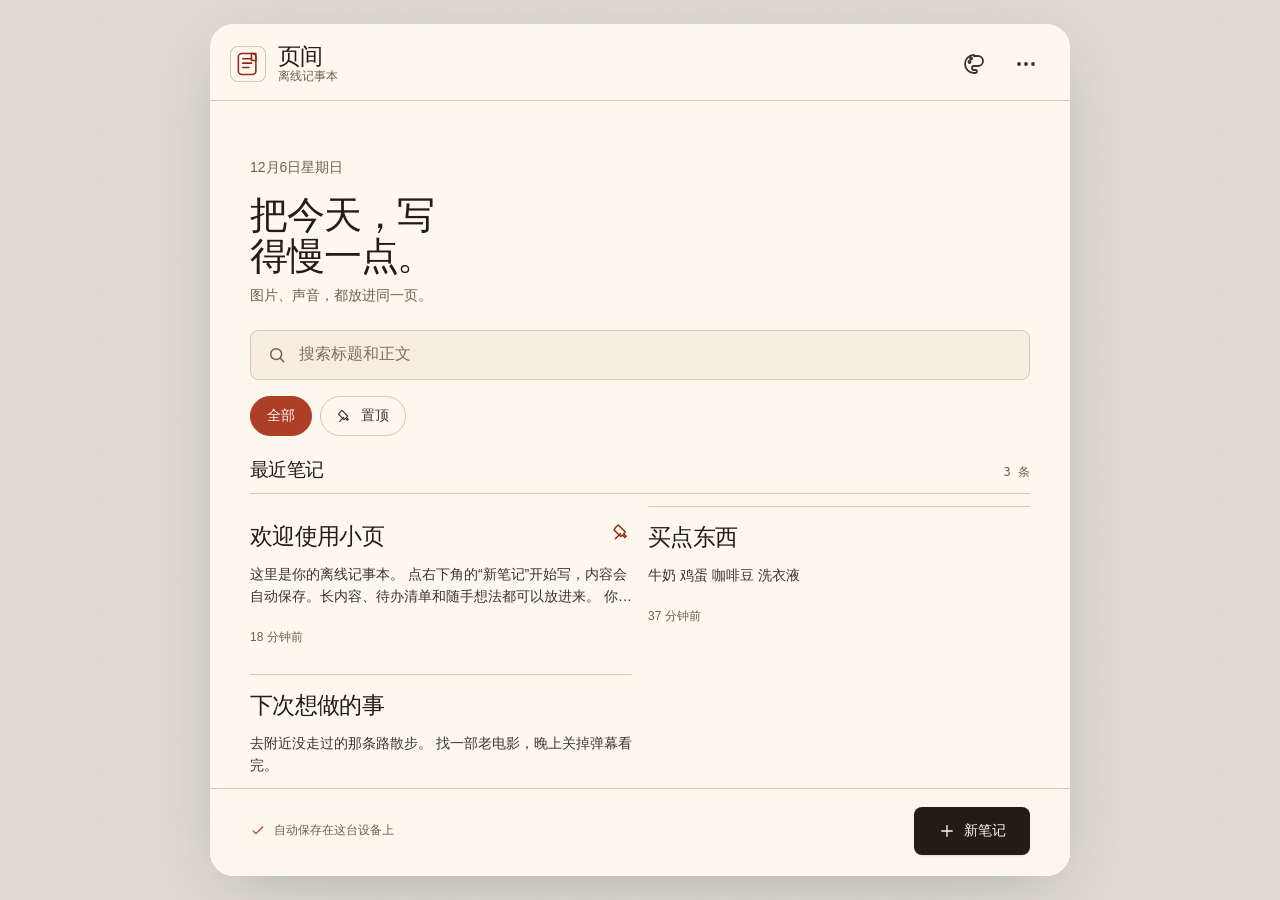
==== commit 5816df4e: "Use native Android image picker bridge" ====
--- a/index.html
+++ b/index.html
@@ -200,6 +200,7 @@
     <section class="bottom-sheet" role="dialog" aria-modal="true" aria-labelledby="sheetTitle" tabindex="-1">
       <span class="sheet-handle" aria-hidden="true"></span>
       <h2 id="sheetTitle">更多选项</h2>
+      <p class="app-version" id="appVersion">版本 2.0.2</p>
       <section class="theme-picker" id="themePicker" hidden aria-labelledby="themePickerTitle">
         <h3 id="themePickerTitle">界面风格</h3>
         <div class="theme-options">
@@ -239,7 +240,7 @@
     </section>
   </div>
 
-  <div class="image-viewer" id="imageViewer" hidden>
+  <dialog class="image-viewer" id="imageViewer" aria-label="图片预览">
     <button class="image-viewer-backdrop" type="button" data-close-image aria-label="关闭图片预览"></button>
     <figure class="image-viewer-figure">
       <img id="imageViewerImage" src="./icon-192.png" alt="">
@@ -248,7 +249,7 @@
         <svg aria-hidden="true"><use href="#icon-x"></use></svg>
       </button>
     </figure>
-  </div>
+  </dialog>
 
   <div class="toast" id="toast" role="status" aria-live="polite" hidden>
     <span id="toastMessage"></span>
--- a/styles.css
+++ b/styles.css
@@ -816,6 +816,13 @@
   font-size: var(--text-lg);
 }
 
+.app-version {
+  margin: calc(-1 * var(--space-xs)) 0 var(--space-sm);
+  color: var(--color-muted);
+  font-family: var(--font-outlier);
+  font-size: var(--text-xs);
+}
+
 .sheet-actions {
   display: grid;
   gap: var(--space-xs);
@@ -1606,9 +1613,29 @@
 }
 
 .image-viewer {
+  display: none;
+  width: 100%;
+  max-width: none;
+  height: 100%;
+  max-height: none;
+  margin: 0;
+  padding: var(--space-lg);
+  place-items: center;
+  overflow: hidden;
+  background: transparent;
+  border: 0;
+}
+
+.image-viewer[open] {
   display: grid;
-  place-items: center;
-  padding: var(--space-lg);
+}
+
+.image-viewer::backdrop {
+  background: color-mix(in oklab, var(--color-ink) 74%, transparent);
+}
+
+.image-viewer-backdrop {
+  background: transparent;
 }
 
 .image-viewer-figure {
